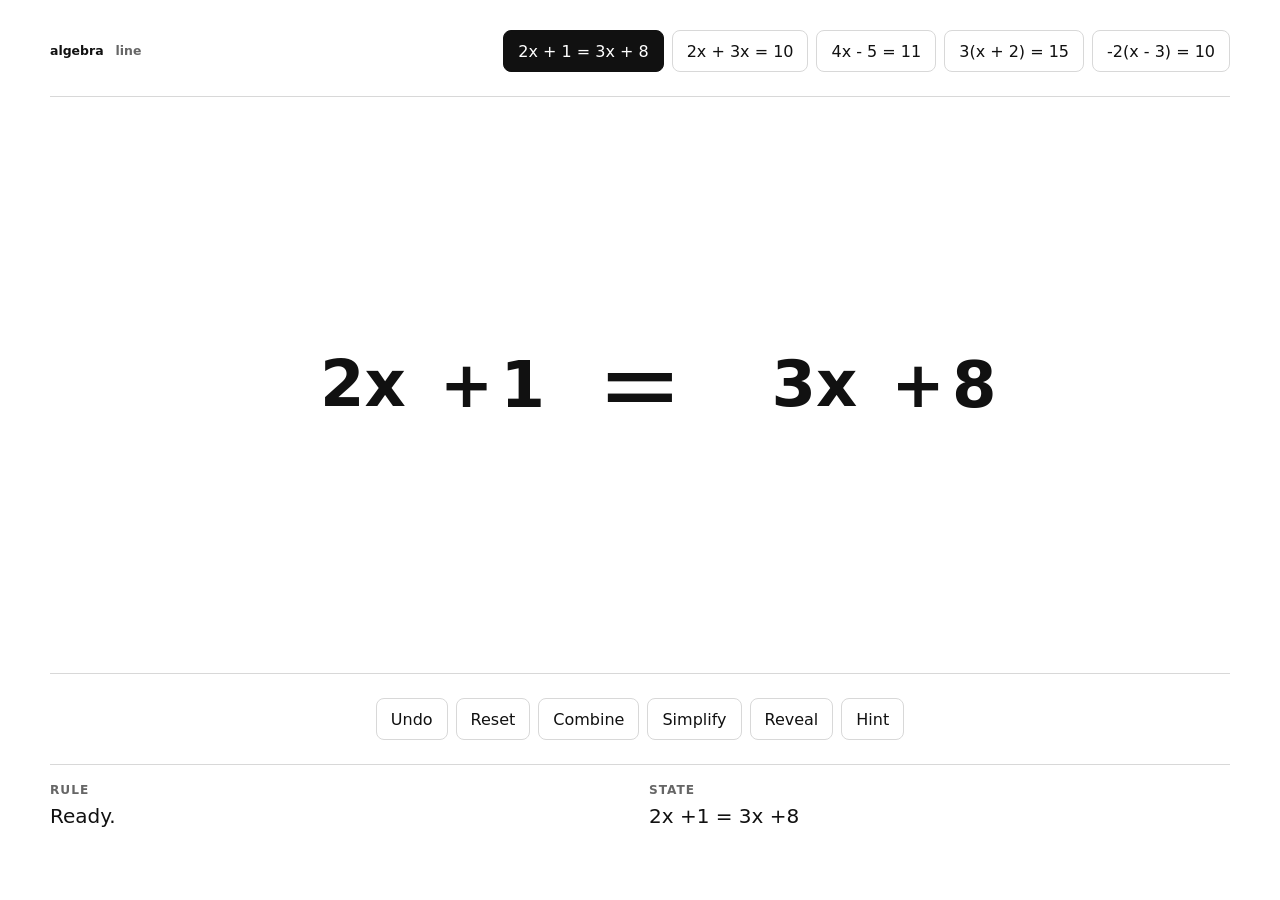
==== algebra/index.html @ 6f1e72e1 "Draft apps" ====
<!doctype html>
<html lang="en">
  <head>
    <meta charset="utf-8">
    <meta name="viewport" content="width=device-width, initial-scale=1">
    <title>Algebra</title>
    <link rel="stylesheet" href="styles.css">
  </head>
  <body>
    <main class="app">
      <header class="topbar">
        <nav class="app-switch" aria-label="Prototype switcher">
          <a href="../algebra/index.html" aria-current="page">algebra</a>
          <a href="../lines/index.html">line</a>
        </nav>
        <nav class="levelbar" aria-label="Equation set">
          <button class="level-button is-active" type="button" data-level="isolate">2x + 1 = 3x + 8</button>
          <button class="level-button" type="button" data-level="combine">2x + 3x = 10</button>
          <button class="level-button" type="button" data-level="coefficient">4x - 5 = 11</button>
          <button class="level-button" type="button" data-level="parentheses">3(x + 2) = 15</button>
          <button class="level-button" type="button" data-level="signedParentheses">-2(x - 3) = 10</button>
        </nav>
      </header>

      <section class="stage" id="stage" aria-label="Equation playground">
        <div class="side side-left" id="leftSide" data-side="left"></div>
        <button class="equals-zone" id="equalsZone" type="button" aria-label="Double click to swap left and right sides">
          <span>=</span>
        </button>
        <div class="side side-right" id="rightSide" data-side="right"></div>
        <div class="ghost-layer" id="ghostLayer" aria-hidden="true"></div>
      </section>

      <section class="toolbar" aria-label="Equation tools">
        <button type="button" id="undoButton">Undo</button>
        <button type="button" id="resetButton">Reset</button>
        <button type="button" id="combineButton">Combine</button>
        <button type="button" id="simplifyButton">Simplify</button>
        <button type="button" id="revealButton">Reveal</button>
        <button type="button" id="hintButton">Hint</button>
      </section>

      <section class="readout" aria-live="polite">
        <div>
          <span class="readout-label">Rule</span>
          <p id="ruleText">Ready.</p>
        </div>
        <div>
          <span class="readout-label">State</span>
          <p id="stateText">Terms can move, split, combine, and simplify.</p>
        </div>
      </section>
    </main>

    <script src="app.js"></script>
  </body>
</html>
---- algebra/styles.css ----
:root {
  color-scheme: light;
  --bg: #fff;
  --ink: #111;
  --muted: #666;
  --line: #d8d8d8;
  --soft: #f5f5f5;
  --active: #111;
  --valid: #e9f5ee;
  --warn: #fff4d9;
  --shadow: 0 18px 45px rgba(0, 0, 0, 0.12);
}

* {
  box-sizing: border-box;
}

html,
body {
  min-height: 100%;
}

body {
  margin: 0;
  background: var(--bg);
  color: var(--ink);
  font-family:
    Inter, ui-sans-serif, system-ui, -apple-system, BlinkMacSystemFont, "Segoe UI",
    sans-serif;
}

button {
  color: inherit;
  font: inherit;
}

.app {
  width: min(1180px, calc(100vw - 32px));
  min-height: 100vh;
  margin: 0 auto;
  padding: 30px 0 42px;
  display: grid;
  grid-template-rows: auto minmax(330px, 1fr) auto auto;
  gap: 24px;
}

.topbar {
  display: flex;
  align-items: flex-start;
  justify-content: space-between;
  gap: 22px;
}

.app-switch {
  display: inline-flex;
  gap: 12px;
  padding-top: 13px;
  color: var(--muted);
  font-size: 0.78rem;
  font-weight: 620;
  letter-spacing: 0;
}

.app-switch a {
  color: inherit;
  text-decoration: none;
  border-bottom: 1px solid transparent;
}

.app-switch a:hover,
.app-switch a:focus-visible {
  color: var(--ink);
  border-bottom-color: currentColor;
}

.app-switch a[aria-current="page"] {
  color: var(--ink);
}

.levelbar {
  display: flex;
  flex-wrap: wrap;
  justify-content: flex-end;
  gap: 8px;
}

.level-button,
.toolbar button {
  min-height: 42px;
  border: 1px solid var(--line);
  border-radius: 8px;
  background: #fff;
  padding: 0 14px;
  cursor: pointer;
  transition:
    border-color 160ms ease,
    background 160ms ease,
    transform 160ms ease;
}

.level-button:hover,
.toolbar button:hover {
  border-color: var(--ink);
}

.level-button:active,
.toolbar button:active {
  transform: translateY(1px);
}

.level-button.is-active {
  background: var(--ink);
  border-color: var(--ink);
  color: #fff;
}

.stage {
  position: relative;
  min-height: 330px;
  border-top: 1px solid var(--line);
  border-bottom: 1px solid var(--line);
  display: grid;
  grid-template-columns: minmax(0, 1fr) auto minmax(0, 1fr);
  align-items: center;
  overflow: hidden;
  touch-action: none;
}

.stage::before {
  content: "";
  position: absolute;
  inset: 34px 50% 34px auto;
  width: 1px;
  background: linear-gradient(180deg, transparent, #cfcfcf, transparent);
  opacity: 0;
  transition: opacity 160ms ease;
}

.stage.is-dragging::before {
  opacity: 1;
}

.side {
  min-height: 130px;
  display: flex;
  flex-wrap: wrap;
  align-items: center;
  gap: 8px;
  padding: 32px 22px;
  transition: background 180ms ease;
}

.side-left {
  justify-content: flex-end;
}

.side-right {
  justify-content: flex-start;
}

.side.is-drop-target {
  background: var(--valid);
}

.equals-zone {
  border: 0;
  background: transparent;
  padding: 0;
  appearance: none;
  position: relative;
  z-index: 2;
  width: clamp(68px, 10vw, 120px);
  min-height: 230px;
  display: grid;
  place-items: center;
  color: var(--ink);
  font-size: clamp(3rem, 8vw, 8rem);
  font-weight: 500;
  line-height: 1;
  cursor: pointer;
  user-select: none;
  transition: transform 180ms ease;
}

.equals-zone:hover {
  transform: scale(1.03);
}

.equals-zone:focus-visible {
  outline: 3px solid var(--ink);
  outline-offset: 6px;
}

.equals-zone.is-swapping span {
  display: inline-block;
  animation: equals-swap 420ms cubic-bezier(0.2, 0.9, 0.2, 1.2);
}

.term {
  position: relative;
  z-index: 3;
  min-width: 58px;
  height: 78px;
  border: 1.5px solid transparent;
  border-radius: 8px;
  background: #fff;
  padding: 0 12px;
  display: inline-flex;
  align-items: center;
  justify-content: center;
  gap: 7px;
  color: var(--ink);
  font-size: clamp(2.2rem, 5vw, 5.3rem);
  font-weight: 620;
  letter-spacing: 0;
  line-height: 1;
  cursor: grab;
  user-select: none;
  touch-action: none;
  transition:
    border-color 160ms ease,
    box-shadow 160ms ease,
    background 160ms ease,
    transform 190ms cubic-bezier(0.2, 0.9, 0.2, 1.2);
}

.term:hover,
.term.is-selected {
  border-color: var(--ink);
}

.term:focus-visible {
  outline: 3px solid #111;
  outline-offset: 4px;
}

.term.is-dragging {
  z-index: 20;
  border-color: var(--ink);
  box-shadow: var(--shadow);
  cursor: grabbing;
  transition: none;
}

.term.is-piece-dragging {
  z-index: 20;
}

.stage.is-animating .term {
  pointer-events: none;
}

.term.is-pending-landing {
  visibility: hidden;
}

.term.is-reveal-preview {
  background: var(--warn);
}

.term.is-collapse-preview,
.term.is-combine-target,
.term.is-distribute-preview {
  background: var(--valid);
}

.term.is-combine-target,
.term.is-distribute-preview {
  border-color: var(--ink);
  box-shadow: inset 0 0 0 1px var(--ink);
}

.term.is-reorder-before,
.term.is-reorder-after {
  border-color: var(--ink);
}

.term.is-reorder-before::before,
.term.is-reorder-after::after {
  content: "";
  position: absolute;
  top: 9px;
  bottom: 9px;
  width: 4px;
  border-radius: 999px;
  background: var(--ink);
  box-shadow: 0 0 0 3px #fff;
}

.term.is-reorder-before::before {
  left: -7px;
}

.term.is-reorder-after::after {
  right: -7px;
}

.term.is-landing {
  animation: land 420ms cubic-bezier(0.2, 0.9, 0.2, 1.2);
}

.term.is-combined {
  animation: combine-pop 520ms ease;
}

.sign {
  min-width: 0.46em;
  text-align: center;
}

.math-body {
  display: inline-flex;
  align-items: baseline;
  gap: 0;
  white-space: nowrap;
}

.factor {
  display: inline-block;
  border-bottom: 2px solid transparent;
  position: relative;
  z-index: 1;
}

.factor[data-factor] {
  cursor: ew-resize;
}

.factor[data-factor]:hover {
  border-bottom-color: var(--ink);
}

.factor.is-factor-dragging {
  z-index: 21;
  transition: none;
}

.operator {
  display: inline-block;
  margin: 0 0.12em;
  transform-origin: center;
}

.operator.is-hidden {
  width: 0;
  margin: 0;
  opacity: 0;
  transform: scale(0.5);
  overflow: hidden;
  transition:
    width 160ms ease,
    opacity 160ms ease,
    transform 160ms ease;
}

.term.is-reveal-preview .operator.is-hidden {
  width: 0.42em;
  opacity: 1;
  transform: scale(1);
}

.term.is-collapse-preview .operator:not(.is-hidden) {
  width: 0;
  margin: 0;
  opacity: 0;
  overflow: hidden;
  transform: scale(0.5);
}

.group-inner {
  display: inline-block;
  border-radius: 6px;
  padding: 0 0.04em;
  transition:
    background 160ms ease,
    box-shadow 160ms ease;
}

.term.is-distribute-preview .group-inner {
  background: rgba(255, 244, 217, 0.95);
  box-shadow: 0 0 0 0.08em rgba(17, 17, 17, 0.28);
}

.term.is-distributing {
  border-color: var(--ink);
  box-shadow: inset 0 0 0 1px var(--ink);
}

.term.is-distributing .group-inner {
  background: var(--warn);
  box-shadow: 0 0 0 0.08em rgba(17, 17, 17, 0.3);
}

.paren {
  color: #333;
}

.expression {
  font-size: 0.72em;
}

.pending-expression {
  display: inline-flex;
  align-items: baseline;
  gap: 0.16em;
}

.pending-part {
  position: relative;
  z-index: 1;
  display: inline-block;
  border-bottom: 2px solid transparent;
  border-radius: 6px;
  padding: 0 0.05em;
  cursor: grab;
  transition:
    background 160ms ease,
    box-shadow 160ms ease,
    transform 190ms cubic-bezier(0.2, 0.9, 0.2, 1.2);
}

.pending-part:hover {
  border-bottom-color: var(--ink);
}

.pending-part.is-pending-dragging {
  z-index: 21;
  background: #fff;
  box-shadow: var(--shadow);
  cursor: grabbing;
  transition: none;
}

.pending-part.is-pending-target {
  background: var(--valid);
  box-shadow: 0 0 0 0.08em var(--ink);
}

.pending-op {
  display: inline-block;
  color: #333;
}

.ghost-layer {
  position: absolute;
  inset: 0;
  z-index: 10;
  pointer-events: none;
}

.ghost-term {
  position: absolute;
  height: 72px;
  min-width: 54px;
  border: 1.5px solid var(--ink);
  border-radius: 8px;
  background: #fff;
  padding: 0 14px;
  display: inline-flex;
  align-items: center;
  justify-content: center;
  color: var(--ink);
  font-size: clamp(2rem, 4.5vw, 4.6rem);
  font-weight: 620;
  line-height: 1;
  box-shadow: var(--shadow);
  transition:
    transform 420ms cubic-bezier(0.2, 0.85, 0.2, 1),
    background 160ms ease;
  will-change: transform;
}

.flight-term {
  z-index: 12;
  transform-origin: center;
}

.flight-term.factor-flight {
  height: 46px;
  padding: 0 12px;
  font-size: clamp(1.4rem, 3vw, 2.4rem);
}

.flight-label {
  display: inline-block;
  transform-origin: center;
}

.flight-label.is-flipped {
  animation: label-pop 240ms ease;
}

.flight-term.is-operator-flipped {
  background: var(--valid);
}

.ghost-term.is-flipped {
  background: var(--valid);
  animation: sign-flip 220ms ease;
}

.distribution-ghost {
  height: 46px;
  min-width: 76px;
  padding: 0 12px;
  font-size: clamp(1.1rem, 2.2vw, 1.8rem);
  font-weight: 680;
  white-space: nowrap;
  transition:
    transform var(--distribution-travel, 980ms) cubic-bezier(0.16, 0.82, 0.18, 1),
    opacity 260ms ease,
    background 220ms ease,
    box-shadow 220ms ease;
}

.distribution-ghost.is-landed {
  background: var(--warn);
  box-shadow:
    0 18px 45px rgba(0, 0, 0, 0.12),
    inset 0 0 0 2px rgba(17, 17, 17, 0.16);
}

.distribution-ghost.is-resolving {
  opacity: 0;
  background: var(--valid);
  box-shadow: none;
}

.toolbar {
  display: flex;
  flex-wrap: wrap;
  align-items: center;
  justify-content: center;
  gap: 8px;
}

.readout {
  border-top: 1px solid var(--line);
  display: grid;
  grid-template-columns: minmax(0, 1fr) minmax(0, 1fr);
  gap: 18px;
  padding-top: 18px;
}

.readout-label {
  display: block;
  color: var(--muted);
  font-size: 0.76rem;
  font-weight: 700;
  letter-spacing: 0.08em;
  text-transform: uppercase;
}

.readout p {
  min-height: 2.8em;
  margin: 5px 0 0;
  color: var(--ink);
  font-size: clamp(1rem, 1.6vw, 1.25rem);
  line-height: 1.45;
}

@keyframes land {
  0% {
    transform: translateY(-16px) scale(1.03);
  }
  55% {
    transform: translateY(5px) scale(0.99);
  }
  100% {
    transform: translateY(0) scale(1);
  }
}

@keyframes combine-pop {
  0% {
    transform: scale(0.96);
  }
  55% {
    transform: scale(1.05);
  }
  100% {
    transform: scale(1);
  }
}

@keyframes sign-flip {
  0% {
    transform: rotateX(0deg);
  }
  50% {
    transform: rotateX(84deg);
  }
  100% {
    transform: rotateX(0deg);
  }
}

@keyframes label-pop {
  0% {
    opacity: 0.35;
    transform: translateY(3px) scale(0.94);
  }
  60% {
    opacity: 1;
    transform: translateY(-1px) scale(1.04);
  }
  100% {
    opacity: 1;
    transform: translateY(0) scale(1);
  }
}

@keyframes equals-swap {
  0% {
    transform: rotateY(0deg) scale(1);
  }
  55% {
    transform: rotateY(180deg) scale(1.1);
  }
  100% {
    transform: rotateY(360deg) scale(1);
  }
}

@media (max-width: 760px) {
  .app {
    width: min(100vw - 20px, 720px);
    grid-template-rows: auto minmax(420px, 1fr) auto auto;
    padding-top: 18px;
  }

  .topbar {
    align-items: stretch;
    flex-direction: column;
  }

  .levelbar {
    justify-content: flex-start;
  }

  .stage {
    grid-template-columns: 1fr;
    grid-template-rows: 1fr auto 1fr;
    min-height: 430px;
  }

  .stage::before {
    inset: 50% 18px auto;
    width: auto;
    height: 1px;
    background: linear-gradient(90deg, transparent, #cfcfcf, transparent);
  }

  .side {
    min-height: 150px;
    justify-content: center;
    padding: 24px 10px;
  }

  .equals-zone {
    width: auto;
    min-height: 72px;
    font-size: 4.2rem;
  }

  .term {
    height: 64px;
    min-width: 48px;
    padding: 0 10px;
  }

  .term.is-reorder-before::before,
  .term.is-reorder-after::after {
    left: 10px;
    right: 10px;
    width: auto;
    height: 4px;
  }

  .term.is-reorder-before::before {
    top: -7px;
    bottom: auto;
  }

  .term.is-reorder-after::after {
    top: auto;
    bottom: -7px;
  }

  .readout {
    grid-template-columns: 1fr;
  }
}
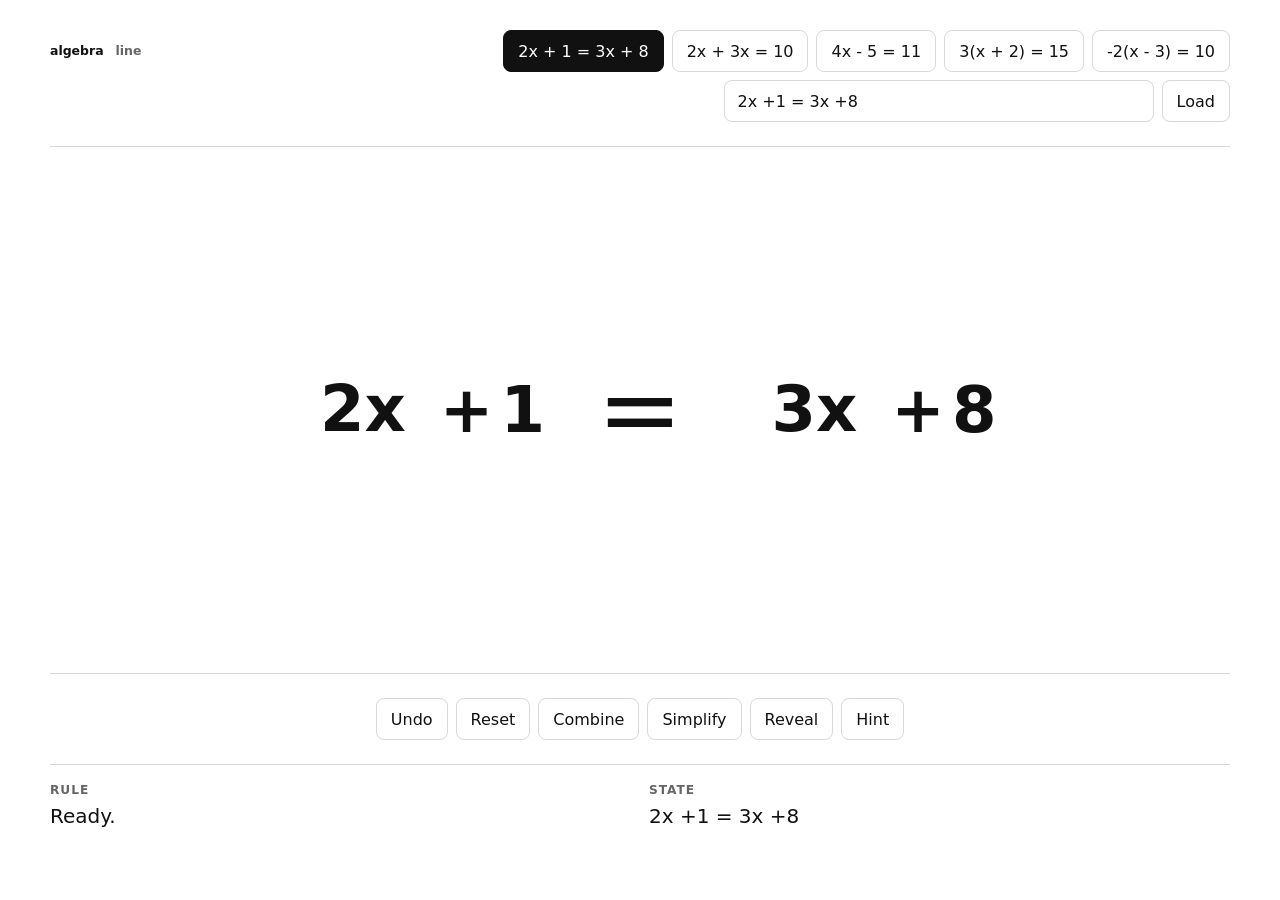
==== commit d9f983c9: "Add minor features" ====
--- a/algebra/index.html
+++ b/algebra/index.html
@@ -3,28 +3,34 @@
   <head>
     <meta charset="utf-8">
     <meta name="viewport" content="width=device-width, initial-scale=1">
-    <title>Algebra</title>
+    <title>algebra</title>
     <link rel="stylesheet" href="styles.css">
   </head>
   <body>
     <main class="app">
       <header class="topbar">
-        <nav class="app-switch" aria-label="Prototype switcher">
+        <nav class="app-switch" aria-label="App switcher">
           <a href="../algebra/index.html" aria-current="page">algebra</a>
           <a href="../lines/index.html">line</a>
         </nav>
-        <nav class="levelbar" aria-label="Equation set">
-          <button class="level-button is-active" type="button" data-level="isolate">2x + 1 = 3x + 8</button>
-          <button class="level-button" type="button" data-level="combine">2x + 3x = 10</button>
-          <button class="level-button" type="button" data-level="coefficient">4x - 5 = 11</button>
-          <button class="level-button" type="button" data-level="parentheses">3(x + 2) = 15</button>
-          <button class="level-button" type="button" data-level="signedParentheses">-2(x - 3) = 10</button>
-        </nav>
+        <div class="equation-controls">
+          <nav class="levelbar" aria-label="Equation set">
+            <button class="level-button is-active" type="button" data-level="isolate">2x + 1 = 3x + 8</button>
+            <button class="level-button" type="button" data-level="combine">2x + 3x = 10</button>
+            <button class="level-button" type="button" data-level="coefficient">4x - 5 = 11</button>
+            <button class="level-button" type="button" data-level="parentheses">3(x + 2) = 15</button>
+            <button class="level-button" type="button" data-level="signedParentheses">-2(x - 3) = 10</button>
+          </nav>
+          <form class="equation-form" id="equationForm" aria-label="Custom equation">
+            <input id="equationInput" name="equation" type="text" value="2x + 1 = 3x + 8" autocomplete="off" spellcheck="false">
+            <button type="submit">Load</button>
+          </form>
+        </div>
       </header>
 
       <section class="stage" id="stage" aria-label="Equation playground">
         <div class="side side-left" id="leftSide" data-side="left"></div>
-        <button class="equals-zone" id="equalsZone" type="button" aria-label="Double click to swap left and right sides">
+        <button class="equals-zone" id="equalsZone" type="button" aria-label="Click to swap left and right sides">
           <span>=</span>
         </button>
         <div class="side side-right" id="rightSide" data-side="right"></div>
--- a/algebra/styles.css
+++ b/algebra/styles.css
@@ -84,8 +84,46 @@
   gap: 8px;
 }
 
+.equation-controls {
+  min-width: 0;
+  display: grid;
+  justify-items: end;
+  gap: 8px;
+}
+
+.equation-form {
+  width: min(100%, 560px);
+  display: flex;
+  justify-content: flex-end;
+  gap: 8px;
+}
+
+.equation-form input {
+  min-width: 260px;
+  width: min(46vw, 430px);
+  height: 42px;
+  border: 1px solid var(--line);
+  border-radius: 8px;
+  background: #fff;
+  padding: 0 13px;
+  color: var(--ink);
+  font: inherit;
+  letter-spacing: 0;
+  outline: none;
+}
+
+.equation-form input:focus {
+  border-color: var(--ink);
+}
+
+.equation-form input.is-invalid {
+  background: var(--warn);
+  border-color: var(--ink);
+}
+
 .level-button,
-.toolbar button {
+.toolbar button,
+.equation-form button {
   min-height: 42px;
   border: 1px solid var(--line);
   border-radius: 8px;
@@ -322,6 +360,13 @@
   z-index: 1;
 }
 
+.exponent {
+  align-self: flex-start;
+  margin-left: 0.04em;
+  font-size: 0.44em;
+  line-height: 1;
+}
+
 .factor[data-factor] {
   cursor: ew-resize;
 }
@@ -638,6 +683,19 @@
     justify-content: flex-start;
   }
 
+  .equation-controls {
+    justify-items: stretch;
+  }
+
+  .equation-form {
+    width: 100%;
+  }
+
+  .equation-form input {
+    min-width: 0;
+    width: 100%;
+  }
+
   .stage {
     grid-template-columns: 1fr;
     grid-template-rows: 1fr auto 1fr;
